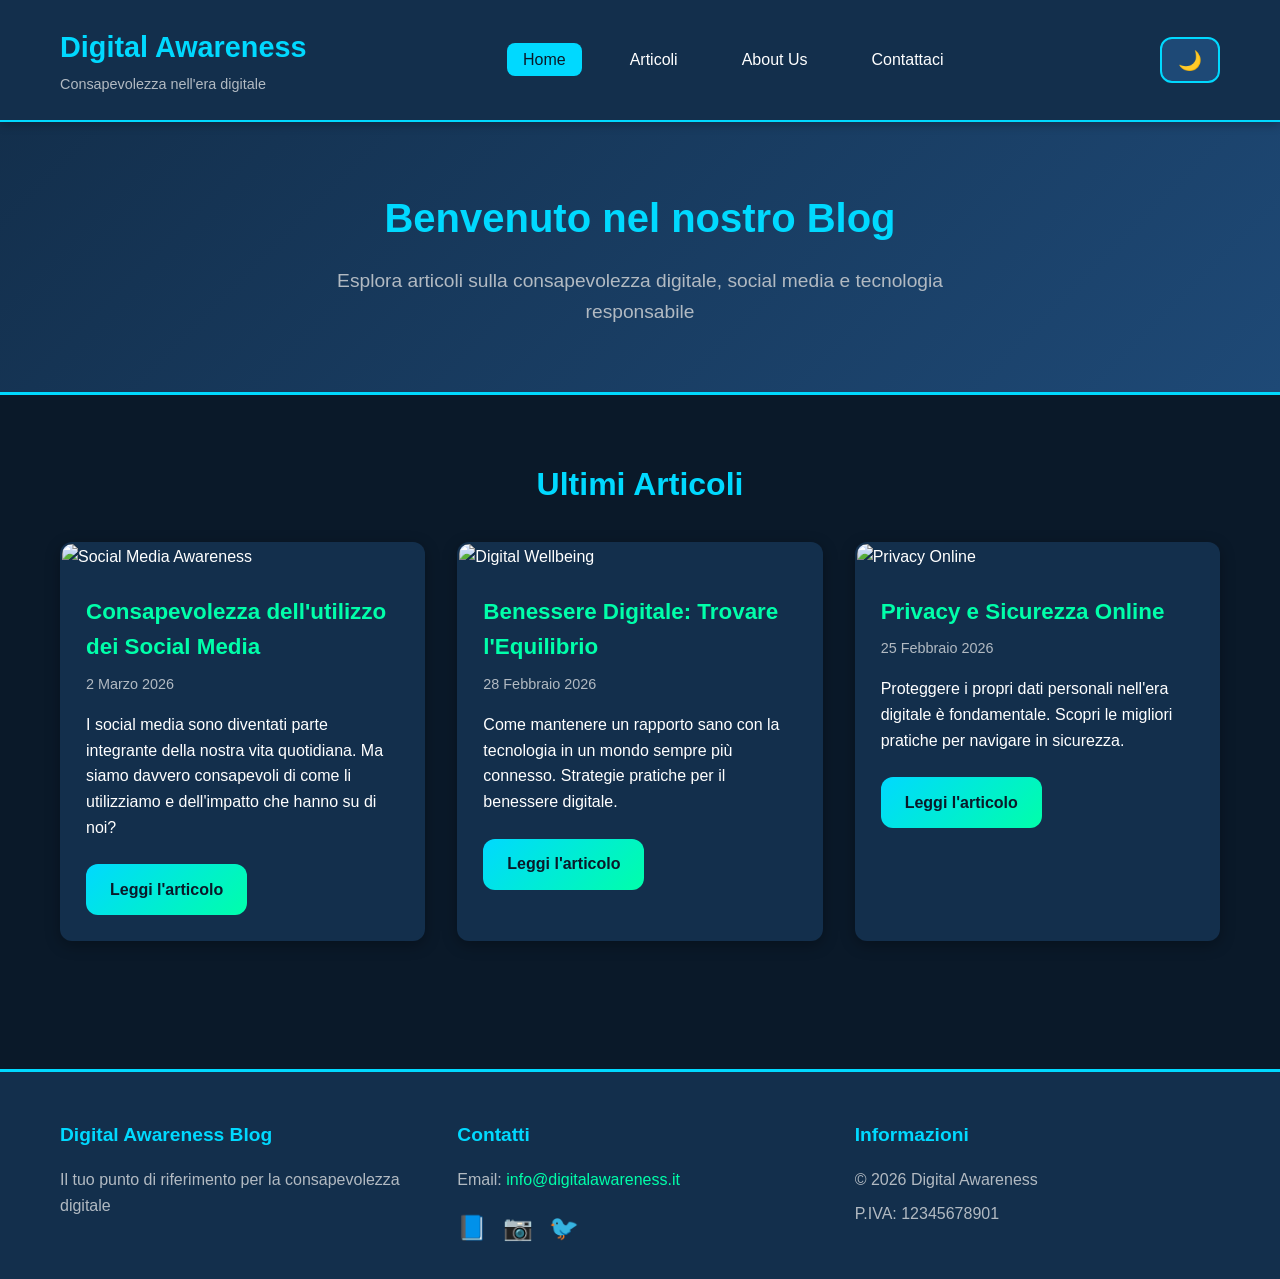
==== index.html @ 782b669a "Create modern blog with dark/light mode toggle" ====
<!DOCTYPE html>
<html lang="it">
<head>
    <meta charset="UTF-8">
    <meta name="viewport" content="width=device-width, initial-scale=1.0">
    <title>Digital Awareness Blog - Home</title>
    <link rel="stylesheet" href="style.css">
</head>
<body>
    <header>
        <div class="container header-content">
            <div class="logo">
                <h1>Digital Awareness</h1>
                <p class="tagline">Consapevolezza nell'era digitale</p>
            </div>
            <nav>
                <ul>
                    <li><a href="index.html" class="active">Home</a></li>
                    <li><a href="articoli.html">Articoli</a></li>
                    <li><a href="about.html">About Us</a></li>
                    <li><a href="contatti.html">Contattaci</a></li>
                </ul>
            </nav>
            <button id="theme-toggle" class="theme-btn" aria-label="Toggle dark/light mode">
                <span class="icon">🌙</span>
            </button>
        </div>
    </header>

    <main>
        <section class="hero">
            <div class="container">
                <h2 class="hero-title">Benvenuto nel nostro Blog</h2>
                <p class="hero-subtitle">Esplora articoli sulla consapevolezza digitale, social media e tecnologia responsabile</p>
            </div>
        </section>

        <section class="latest-articles">
            <div class="container">
                <h2 class="section-title">Ultimi Articoli</h2>
                
                <div class="articles-grid">
                    <article class="article-card">
                        <div class="article-image">
                            <img src="https://images.unsplash.com/photo-1611162617474-5b21e879e113?w=800" alt="Social Media Awareness">
                        </div>
                        <div class="article-content">
                            <h3>Consapevolezza dell'utilizzo dei Social Media</h3>
                            <p class="article-date">2 Marzo 2026</p>
                            <p class="article-excerpt">I social media sono diventati parte integrante della nostra vita quotidiana. Ma siamo davvero consapevoli di come li utilizziamo e dell'impatto che hanno su di noi?</p>
                            <a href="articolo-social-media.html" class="btn-primary">Leggi l'articolo</a>
                        </div>
                    </article>

                    <article class="article-card">
                        <div class="article-image">
                            <img src="https://images.unsplash.com/photo-1550751827-4bd374c3f58b?w=800" alt="Digital Wellbeing">
                        </div>
                        <div class="article-content">
                            <h3>Benessere Digitale: Trovare l'Equilibrio</h3>
                            <p class="article-date">28 Febbraio 2026</p>
                            <p class="article-excerpt">Come mantenere un rapporto sano con la tecnologia in un mondo sempre più connesso. Strategie pratiche per il benessere digitale.</p>
                            <a href="articoli.html" class="btn-primary">Leggi l'articolo</a>
                        </div>
                    </article>

                    <article class="article-card">
                        <div class="article-image">
                            <img src="https://images.unsplash.com/photo-1563986768494-4dee2763ff3f?w=800" alt="Privacy Online">
                        </div>
                        <div class="article-content">
                            <h3>Privacy e Sicurezza Online</h3>
                            <p class="article-date">25 Febbraio 2026</p>
                            <p class="article-excerpt">Proteggere i propri dati personali nell'era digitale è fondamentale. Scopri le migliori pratiche per navigare in sicurezza.</p>
                            <a href="articoli.html" class="btn-primary">Leggi l'articolo</a>
                        </div>
                    </article>
                </div>
            </div>
        </section>
    </main>

    <footer>
        <div class="container footer-content">
            <div class="footer-section">
                <h4>Digital Awareness Blog</h4>
                <p>Il tuo punto di riferimento per la consapevolezza digitale</p>
            </div>
            <div class="footer-section">
                <h4>Contatti</h4>
                <p>Email: <a href="mailto:info@digitalawareness.it">info@digitalawareness.it</a></p>
                <div class="social-links">
                    <a href="#" aria-label="Facebook">📘</a>
                    <a href="#" aria-label="Instagram">📷</a>
                    <a href="#" aria-label="Twitter">🐦</a>
                </div>
            </div>
            <div class="footer-section">
                <h4>Informazioni</h4>
                <p>© 2026 Digital Awareness</p>
                <p>P.IVA: 12345678901</p>
            </div>
        </div>
    </footer>

    <script src="theme-toggle.js"></script>
</body>
</html>
---- style.css ----
:root {
    --bg-primary: #0a1929;
    --bg-secondary: #132f4c;
    --bg-tertiary: #1e4976;
    --text-primary: #ffffff;
    --text-secondary: #b2bac2;
    --accent-primary: #00d9ff;
    --accent-secondary: #00ffaa;
    --accent-glow: rgba(0, 217, 255, 0.4);
    --shadow: rgba(0, 0, 0, 0.3);
    --border-radius: 12px;
    --transition: all 0.3s ease;
}

body.light-mode {
    --bg-primary: #f5f7fa;
    --bg-secondary: #ffffff;
    --bg-tertiary: #e3e8ef;
    --text-primary: #1a2332;
    --text-secondary: #4a5568;
    --accent-primary: #0091b3;
    --accent-secondary: #00b386;
    --accent-glow: rgba(0, 145, 179, 0.3);
    --shadow: rgba(0, 0, 0, 0.1);
}

* {
    margin: 0;
    padding: 0;
    box-sizing: border-box;
}

body {
    font-family: 'Segoe UI', Roboto, 'Helvetica Neue', Arial, sans-serif;
    background-color: var(--bg-primary);
    color: var(--text-primary);
    line-height: 1.6;
    transition: var(--transition);
}

.container {
    max-width: 1200px;
    margin: 0 auto;
    padding: 0 20px;
}

header {
    background-color: var(--bg-secondary);
    box-shadow: 0 2px 10px var(--shadow);
    position: sticky;
    top: 0;
    z-index: 1000;
    border-bottom: 2px solid var(--accent-primary);
}

.header-content {
    display: flex;
    justify-content: space-between;
    align-items: center;
    padding: 1.5rem 20px;
    gap: 2rem;
}

.logo h1 {
    color: var(--accent-primary);
    font-size: 1.8rem;
    font-weight: 700;
    margin-bottom: 0.2rem;
}

.tagline {
    color: var(--text-secondary);
    font-size: 0.9rem;
}

nav ul {
    display: flex;
    list-style: none;
    gap: 2rem;
}

nav a {
    color: var(--text-primary);
    text-decoration: none;
    font-weight: 500;
    padding: 0.5rem 1rem;
    border-radius: 8px;
    transition: var(--transition);
}

nav a:hover {
    background-color: var(--bg-tertiary);
    color: var(--accent-secondary);
}

nav a.active {
    background-color: var(--accent-primary);
    color: var(--bg-primary);
}

.theme-btn {
    background-color: var(--bg-tertiary);
    border: 2px solid var(--accent-primary);
    color: var(--text-primary);
    padding: 0.6rem 1rem;
    border-radius: var(--border-radius);
    cursor: pointer;
    font-size: 1.2rem;
    transition: var(--transition);
}

.theme-btn:hover {
    background-color: var(--accent-primary);
    transform: scale(1.05);
    box-shadow: 0 0 20px var(--accent-glow);
}

.theme-btn:active {
    transform: scale(1.1);
    box-shadow: 0 0 30px var(--accent-glow);
}

.hero {
    background: linear-gradient(135deg, var(--bg-secondary) 0%, var(--bg-tertiary) 100%);
    padding: 4rem 0;
    text-align: center;
    border-bottom: 3px solid var(--accent-primary);
}

.hero-title {
    font-size: 2.5rem;
    color: var(--accent-primary);
    margin-bottom: 1rem;
}

.hero-subtitle {
    font-size: 1.2rem;
    color: var(--text-secondary);
    max-width: 700px;
    margin: 0 auto;
}

.section-title {
    font-size: 2rem;
    color: var(--accent-primary);
    margin-bottom: 2rem;
    text-align: center;
}

.latest-articles {
    padding: 4rem 0;
}

.articles-grid {
    display: grid;
    grid-template-columns: repeat(auto-fit, minmax(320px, 1fr));
    gap: 2rem;
}

.article-card {
    background-color: var(--bg-secondary);
    border-radius: var(--border-radius);
    overflow: hidden;
    box-shadow: 0 4px 15px var(--shadow);
    transition: var(--transition);
    border: 2px solid transparent;
}

.article-card:hover {
    transform: translateY(-5px);
    box-shadow: 0 8px 25px var(--accent-glow);
    border-color: var(--accent-primary);
}

.article-image img {
    width: 100%;
    height: 200px;
    object-fit: cover;
}

.article-content {
    padding: 1.5rem;
}

.article-content h3 {
    color: var(--accent-secondary);
    font-size: 1.4rem;
    margin-bottom: 0.5rem;
}

.article-date {
    color: var(--text-secondary);
    font-size: 0.9rem;
    margin-bottom: 1rem;
}

.article-excerpt {
    color: var(--text-primary);
    margin-bottom: 1.5rem;
}

.btn-primary {
    display: inline-block;
    background: linear-gradient(135deg, var(--accent-primary), var(--accent-secondary));
    color: var(--bg-primary);
    padding: 0.8rem 1.5rem;
    border-radius: var(--border-radius);
    text-decoration: none;
    font-weight: 600;
    transition: var(--transition);
    border: none;
    cursor: pointer;
    font-size: 1rem;
}

.btn-primary:hover {
    transform: scale(1.05);
    box-shadow: 0 0 25px var(--accent-glow);
}

.btn-primary:active {
    transform: scale(1.1);
    box-shadow: 0 0 35px var(--accent-glow);
}

.page-header {
    background: linear-gradient(135deg, var(--bg-secondary) 0%, var(--bg-tertiary) 100%);
    padding: 3rem 0;
    text-align: center;
    border-bottom: 3px solid var(--accent-primary);
}

.page-header h2 {
    color: var(--accent-primary);
    font-size: 2.5rem;
    margin-bottom: 0.5rem;
}

.page-header p {
    color: var(--text-secondary);
    font-size: 1.1rem;
}

.articles-list {
    padding: 4rem 0;
}

.article-item {
    display: grid;
    grid-template-columns: 300px 1fr;
    gap: 2rem;
    background-color: var(--bg-secondary);
    border-radius: var(--border-radius);
    overflow: hidden;
    margin-bottom: 2rem;
    box-shadow: 0 4px 15px var(--shadow);
    transition: var(--transition);
    border: 2px solid transparent;
}

.article-item:hover {
    transform: translateX(5px);
    border-color: var(--accent-primary);
    box-shadow: 0 6px 20px var(--accent-glow);
}

.article-item-image img {
    width: 100%;
    height: 100%;
    object-fit: cover;
}

.article-item-content {
    padding: 2rem;
}

.article-item-content h3 {
    color: var(--accent-secondary);
    font-size: 1.6rem;
    margin-bottom: 0.5rem;
}

.full-article {
    padding: 3rem 0;
}

.article-header {
    text-align: center;
    margin-bottom: 2rem;
}

.article-header h1 {
    color: var(--accent-primary);
    font-size: 2.5rem;
    margin-bottom: 1rem;
}

.article-meta {
    color: var(--text-secondary);
    font-size: 1rem;
}

.article-featured-image {
    margin-bottom: 3rem;
    border-radius: var(--border-radius);
    overflow: hidden;
}

.article-featured-image img {
    width: 100%;
    height: 400px;
    object-fit: cover;
}

.article-body {
    max-width: 800px;
    margin: 0 auto;
}

.article-body h2 {
    color: var(--accent-secondary);
    font-size: 1.8rem;
    margin-top: 2rem;
    margin-bottom: 1rem;
}

.article-body h3 {
    color: var(--accent-primary);
    font-size: 1.4rem;
    margin-top: 1.5rem;
    margin-bottom: 0.8rem;
}

.article-body p {
    margin-bottom: 1.2rem;
    font-size: 1.1rem;
    line-height: 1.8;
}

.highlight-box, .tips-section, .conclusion-box {
    background-color: var(--bg-secondary);
    border-left: 4px solid var(--accent-primary);
    border-radius: var(--border-radius);
    padding: 1.5rem;
    margin: 2rem 0;
}

.highlight-box ul, .tips-section ul {
    list-style: none;
    padding-left: 0;
}

.highlight-box li, .tips-section li {
    padding: 0.5rem 0;
    padding-left: 1.5rem;
    position: relative;
}

.highlight-box li:before {
    content: "▸";
    color: var(--accent-secondary);
    position: absolute;
    left: 0;
}

.article-image-inline {
    margin: 2rem 0;
    border-radius: var(--border-radius);
    overflow: hidden;
}

.article-image-inline img {
    width: 100%;
    height: auto;
}

.comments-section {
    max-width: 800px;
    margin: 3rem auto;
    padding-top: 2rem;
    border-top: 2px solid var(--accent-primary);
}

.comments-section h3 {
    color: var(--accent-primary);
    font-size: 1.8rem;
    margin-bottom: 1.5rem;
}

.comment {
    background-color: var(--bg-secondary);
    border-radius: var(--border-radius);
    padding: 1.5rem;
    margin-bottom: 1rem;
    border-left: 3px solid var(--accent-secondary);
}

.comment-author {
    color: var(--accent-secondary);
    font-weight: 600;
    margin-bottom: 0.3rem;
}

.comment-date {
    color: var(--text-secondary);
    font-size: 0.9rem;
    margin-bottom: 0.8rem;
}

.about-content, .contact-content {
    padding: 4rem 0;
}

.about-section {
    max-width: 900px;
    margin: 0 auto 3rem;
}

.about-section h3 {
    color: var(--accent-primary);
    font-size: 1.8rem;
    margin-bottom: 1rem;
}

.about-section p {
    font-size: 1.1rem;
    line-height: 1.8;
    margin-bottom: 1rem;
}

.mission-list {
    list-style: none;
    padding-left: 0;
}

.mission-list li {
    padding: 0.8rem 0;
    padding-left: 2rem;
    position: relative;
    font-size: 1.1rem;
}

.mission-list li:before {
    content: "✓";
    color: var(--accent-secondary);
    font-weight: bold;
    position: absolute;
    left: 0;
    font-size: 1.3rem;
}

.cta-section {
    background-color: var(--bg-secondary);
    border-radius: var(--border-radius);
    padding: 2rem;
    text-align: center;
    border: 2px solid var(--accent-primary);
}

.contact-intro {
    text-align: center;
    max-width: 800px;
    margin: 0 auto 3rem;
    font-size: 1.1rem;
}

.contact-grid {
    display: grid;
    grid-template-columns: 1fr 1fr;
    gap: 3rem;
    margin-bottom: 3rem;
}

.contact-info h3, .contact-form-section h3 {
    color: var(--accent-primary);
    font-size: 1.8rem;
    margin-bottom: 1.5rem;
}

.contact-method {
    margin-bottom: 2rem;
}

.contact-method h4 {
    color: var(--accent-secondary);
    font-size: 1.3rem;
    margin-bottom: 0.5rem;
}

.contact-desc {
    color: var(--text-secondary);
    font-size: 0.95rem;
    margin-top: 0.5rem;
}

.social-links-large {
    display: flex;
    flex-direction: column;
    gap: 0.8rem;
}

.social-link {
    color: var(--text-primary);
    text-decoration: none;
    font-size: 1.1rem;
    transition: var(--transition);
}

.social-link:hover {
    color: var(--accent-primary);
}

.contact-form {
    display: flex;
    flex-direction: column;
    gap: 1.5rem;
}

.form-group {
    display: flex;
    flex-direction: column;
}

.form-group label {
    color: var(--accent-secondary);
    font-weight: 600;
    margin-bottom: 0.5rem;
}

.form-group input,
.form-group textarea {
    background-color: var(--bg-tertiary);
    border: 2px solid var(--bg-tertiary);
    border-radius: 8px;
    padding: 0.8rem;
    color: var(--text-primary);
    font-size: 1rem;
    font-family: inherit;
    transition: var(--transition);
}

.form-group input:focus,
.form-group textarea:focus {
    outline: none;
    border-color: var(--accent-primary);
    box-shadow: 0 0 10px var(--accent-glow);
}

.form-note {
    color: var(--text-secondary);
    font-size: 0.9rem;
    font-style: italic;
    margin-top: 1rem;
}

.contact-additional {
    max-width: 800px;
    margin: 0 auto;
    text-align: center;
}

.contact-additional h3 {
    color: var(--accent-primary);
    font-size: 1.8rem;
    margin-bottom: 1rem;
}

.contact-additional p {
    font-size: 1.1rem;
    line-height: 1.8;
}

footer {
    background-color: var(--bg-secondary);
    border-top: 3px solid var(--accent-primary);
    padding: 3rem 0 2rem;
    margin-top: 4rem;
}

.footer-content {
    display: grid;
    grid-template-columns: repeat(auto-fit, minmax(250px, 1fr));
    gap: 2rem;
}

.footer-section h4 {
    color: var(--accent-primary);
    font-size: 1.2rem;
    margin-bottom: 1rem;
}

.footer-section p {
    color: var(--text-secondary);
    margin-bottom: 0.5rem;
}

.footer-section a {
    color: var(--accent-secondary);
    text-decoration: none;
    transition: var(--transition);
}

.footer-section a:hover {
    color: var(--accent-primary);
}

.social-links {
    display: flex;
    gap: 1rem;
    margin-top: 1rem;
}

.social-links a {
    font-size: 1.5rem;
    transition: var(--transition);
}

.social-links a:hover {
    transform: scale(1.2);
}

@media (max-width: 768px) {
    .header-content {
        flex-direction: column;
        gap: 1rem;
    }

    nav ul {
        flex-wrap: wrap;
        justify-content: center;
        gap: 1rem;
    }

    .articles-grid {
        grid-template-columns: 1fr;
    }

    .article-item {
        grid-template-columns: 1fr;
    }

    .contact-grid {
        grid-template-columns: 1fr;
    }

    .hero-title {
        font-size: 2rem;
    }

    .article-header h1 {
        font-size: 2rem;
    }
}
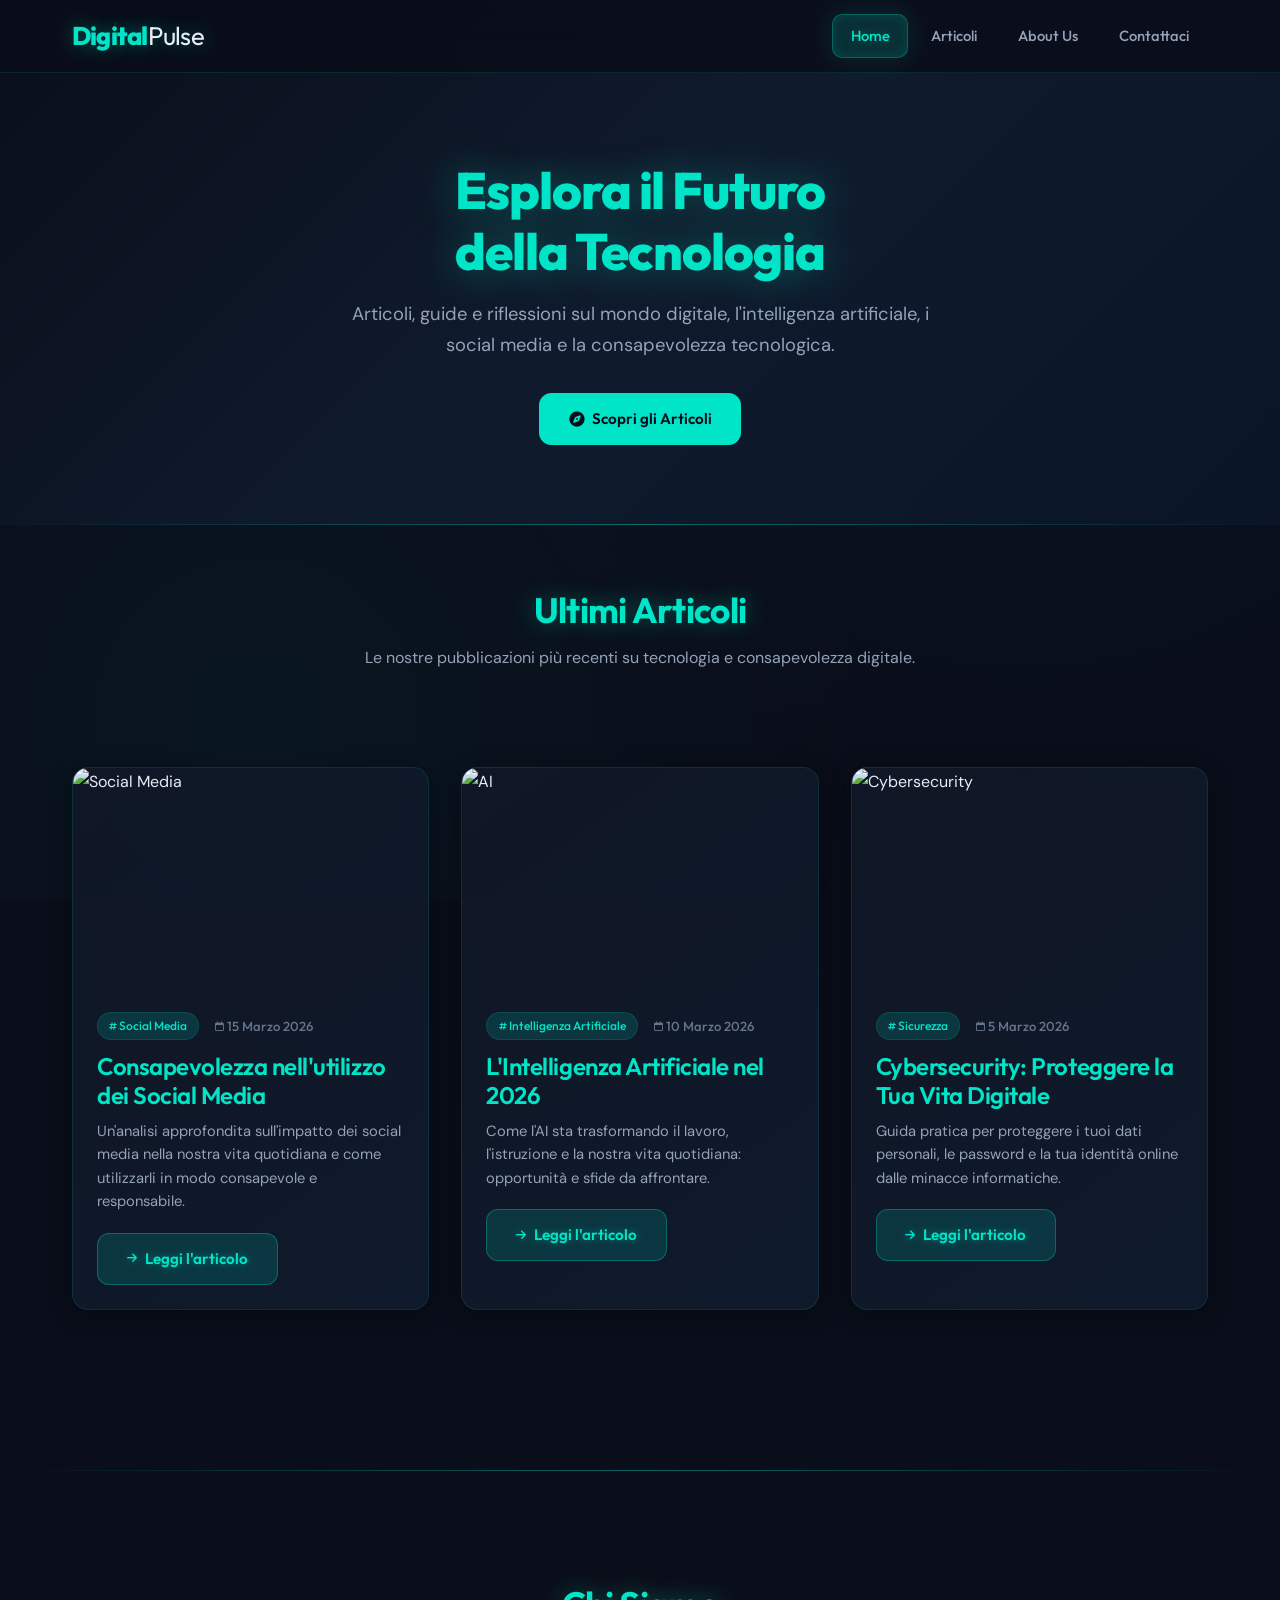
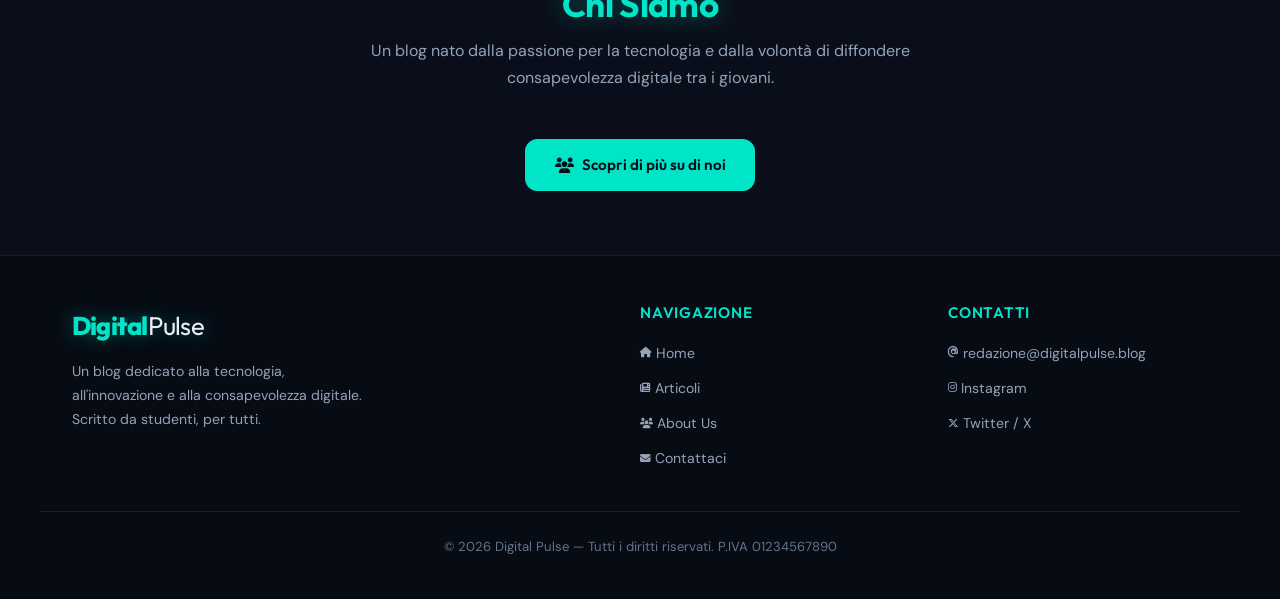
==== commit a4af2054: "Aggiunta file" ====
--- a/index.html
+++ b/index.html
@@ -1,108 +1,135 @@
 <!DOCTYPE html>
 <html lang="it">
 <head>
-    <meta charset="UTF-8">
-    <meta name="viewport" content="width=device-width, initial-scale=1.0">
-    <title>Digital Awareness Blog - Home</title>
-    <link rel="stylesheet" href="style.css">
+  <meta charset="UTF-8">
+  <meta name="viewport" content="width=device-width, initial-scale=1.0">
+  <title>Digital Pulse — Blog di Tecnologia e Consapevolezza Digitale</title>
+  <link rel="stylesheet" href="style.css">
+  <link rel="stylesheet" href="https://cdnjs.cloudflare.com/ajax/libs/font-awesome/6.5.1/css/all.min.css">
 </head>
 <body>
-    <header>
-        <div class="container header-content">
-            <div class="logo">
-                <h1>Digital Awareness</h1>
-                <p class="tagline">Consapevolezza nell'era digitale</p>
+
+  <header class="site-header">
+    <div class="header-inner">
+      <a href="index.html" class="site-logo">Digital<span>Pulse</span></a>
+      <!-- Checkbox hack per hamburger menu puro CSS -->
+      <input type="checkbox" id="hamburger-toggle" class="hamburger-checkbox">
+      <div class="nav-controls">
+        <nav class="main-nav">
+          <a href="index.html" class="nav-link active">Home</a>
+          <a href="articoli.html" class="nav-link">Articoli</a>
+          <a href="about.html" class="nav-link">About Us</a>
+          <a href="contatti.html" class="nav-link">Contattaci</a>
+        </nav>
+        <label for="hamburger-toggle" class="hamburger-label">
+          <span></span><span></span><span></span>
+        </label>
+      </div>
+    </div>
+  </header>
+
+  <main>
+    <section class="hero">
+      <div class="container">
+        <h1 class="fade-in">Esplora il Futuro<br>della Tecnologia</h1>
+        <p class="fade-in fade-in-delay-1">Articoli, guide e riflessioni sul mondo digitale, l'intelligenza artificiale, i social media e la consapevolezza tecnologica.</p>
+        <a href="articoli.html" class="btn btn-solid fade-in fade-in-delay-2"><i class="fa-solid fa-compass"></i> Scopri gli Articoli</a>
+      </div>
+    </section>
+
+    <section class="page-section">
+      <div class="container">
+        <div class="section-header">
+          <h2>Ultimi Articoli</h2>
+          <p>Le nostre pubblicazioni più recenti su tecnologia e consapevolezza digitale.</p>
+        </div>
+
+        <div class="articles-grid">
+          <article class="card">
+            <img src="https://images.unsplash.com/photo-1611162617213-7d7a39e9b1d7?w=600&h=400&fit=crop" alt="Social Media" class="card-image">
+            <div class="card-body">
+              <div class="card-meta">
+                <span class="card-tag"><i class="fa-solid fa-hashtag fa-xs"></i> Social Media</span>
+                <span><i class="fa-regular fa-calendar fa-xs"></i> 15 Marzo 2026</span>
+              </div>
+              <h3>Consapevolezza nell'utilizzo dei Social Media</h3>
+              <p>Un'analisi approfondita sull'impatto dei social media nella nostra vita quotidiana e come utilizzarli in modo consapevole e responsabile.</p>
+              <a href="articolo-social.html" class="btn"><i class="fa-solid fa-arrow-right fa-xs"></i> Leggi l'articolo</a>
             </div>
-            <nav>
-                <ul>
-                    <li><a href="index.html" class="active">Home</a></li>
-                    <li><a href="articoli.html">Articoli</a></li>
-                    <li><a href="about.html">About Us</a></li>
-                    <li><a href="contatti.html">Contattaci</a></li>
-                </ul>
-            </nav>
-            <button id="theme-toggle" class="theme-btn" aria-label="Toggle dark/light mode">
-                <span class="icon">🌙</span>
-            </button>
+          </article>
+
+          <article class="card">
+            <img src="https://images.unsplash.com/photo-1677442136019-21780ecad995?w=600&h=400&fit=crop" alt="AI" class="card-image">
+            <div class="card-body">
+              <div class="card-meta">
+                <span class="card-tag"><i class="fa-solid fa-hashtag fa-xs"></i> Intelligenza Artificiale</span>
+                <span><i class="fa-regular fa-calendar fa-xs"></i> 10 Marzo 2026</span>
+              </div>
+              <h3>L'Intelligenza Artificiale nel 2026</h3>
+              <p>Come l'AI sta trasformando il lavoro, l'istruzione e la nostra vita quotidiana: opportunità e sfide da affrontare.</p>
+              <a href="articolo-ai.html" class="btn"><i class="fa-solid fa-arrow-right fa-xs"></i> Leggi l'articolo</a>
+            </div>
+          </article>
+
+          <article class="card">
+            <img src="https://images.unsplash.com/photo-1550751827-4bd374c3f58b?w=600&h=400&fit=crop" alt="Cybersecurity" class="card-image">
+            <div class="card-body">
+              <div class="card-meta">
+                <span class="card-tag"><i class="fa-solid fa-hashtag fa-xs"></i> Sicurezza</span>
+                <span><i class="fa-regular fa-calendar fa-xs"></i> 5 Marzo 2026</span>
+              </div>
+              <h3>Cybersecurity: Proteggere la Tua Vita Digitale</h3>
+              <p>Guida pratica per proteggere i tuoi dati personali, le password e la tua identità online dalle minacce informatiche.</p>
+              <a href="articolo-cyber.html" class="btn"><i class="fa-solid fa-arrow-right fa-xs"></i> Leggi l'articolo</a>
+            </div>
+          </article>
         </div>
-    </header>
+      </div>
+    </section>
 
-    <main>
-        <section class="hero">
-            <div class="container">
-                <h2 class="hero-title">Benvenuto nel nostro Blog</h2>
-                <p class="hero-subtitle">Esplora articoli sulla consapevolezza digitale, social media e tecnologia responsabile</p>
-            </div>
-        </section>
+    <hr class="glow-divider">
 
-        <section class="latest-articles">
-            <div class="container">
-                <h2 class="section-title">Ultimi Articoli</h2>
-                
-                <div class="articles-grid">
-                    <article class="article-card">
-                        <div class="article-image">
-                            <img src="https://images.unsplash.com/photo-1611162617474-5b21e879e113?w=800" alt="Social Media Awareness">
-                        </div>
-                        <div class="article-content">
-                            <h3>Consapevolezza dell'utilizzo dei Social Media</h3>
-                            <p class="article-date">2 Marzo 2026</p>
-                            <p class="article-excerpt">I social media sono diventati parte integrante della nostra vita quotidiana. Ma siamo davvero consapevoli di come li utilizziamo e dell'impatto che hanno su di noi?</p>
-                            <a href="articolo-social-media.html" class="btn-primary">Leggi l'articolo</a>
-                        </div>
-                    </article>
+    <section class="page-section">
+      <div class="container">
+        <div class="section-header">
+          <h2>Chi Siamo</h2>
+          <p>Un blog nato dalla passione per la tecnologia e dalla volontà di diffondere consapevolezza digitale tra i giovani.</p>
+        </div>
+        <div style="text-align:center;">
+          <a href="about.html" class="btn btn-solid"><i class="fa-solid fa-users"></i> Scopri di più su di noi</a>
+        </div>
+      </div>
+    </section>
+  </main>
 
-                    <article class="article-card">
-                        <div class="article-image">
-                            <img src="https://images.unsplash.com/photo-1550751827-4bd374c3f58b?w=800" alt="Digital Wellbeing">
-                        </div>
-                        <div class="article-content">
-                            <h3>Benessere Digitale: Trovare l'Equilibrio</h3>
-                            <p class="article-date">28 Febbraio 2026</p>
-                            <p class="article-excerpt">Come mantenere un rapporto sano con la tecnologia in un mondo sempre più connesso. Strategie pratiche per il benessere digitale.</p>
-                            <a href="articoli.html" class="btn-primary">Leggi l'articolo</a>
-                        </div>
-                    </article>
+  <footer class="site-footer">
+    <div class="footer-grid">
+      <div class="footer-brand">
+        <a href="index.html" class="site-logo">Digital<span>Pulse</span></a>
+        <p>Un blog dedicato alla tecnologia, all'innovazione e alla consapevolezza digitale. Scritto da studenti, per tutti.</p>
+      </div>
+      <div class="footer-col">
+        <h4>Navigazione</h4>
+        <ul>
+          <li><a href="index.html"><i class="fa-solid fa-house fa-xs"></i> Home</a></li>
+          <li><a href="articoli.html"><i class="fa-solid fa-newspaper fa-xs"></i> Articoli</a></li>
+          <li><a href="about.html"><i class="fa-solid fa-users fa-xs"></i> About Us</a></li>
+          <li><a href="contatti.html"><i class="fa-solid fa-envelope fa-xs"></i> Contattaci</a></li>
+        </ul>
+      </div>
+      <div class="footer-col">
+        <h4>Contatti</h4>
+        <ul>
+          <li><a href="mailto:redazione@digitalpulse.blog"><i class="fa-solid fa-at fa-xs"></i> redazione@digitalpulse.blog</a></li>
+          <li><a href="#"><i class="fa-brands fa-instagram fa-xs"></i> Instagram</a></li>
+          <li><a href="#"><i class="fa-brands fa-x-twitter fa-xs"></i> Twitter / X</a></li>
+        </ul>
+      </div>
+    </div>
+    <div class="footer-bottom">
+      <p>&copy; 2026 Digital Pulse — Tutti i diritti riservati. P.IVA 01234567890</p>
+    </div>
+  </footer>
 
-                    <article class="article-card">
-                        <div class="article-image">
-                            <img src="https://images.unsplash.com/photo-1563986768494-4dee2763ff3f?w=800" alt="Privacy Online">
-                        </div>
-                        <div class="article-content">
-                            <h3>Privacy e Sicurezza Online</h3>
-                            <p class="article-date">25 Febbraio 2026</p>
-                            <p class="article-excerpt">Proteggere i propri dati personali nell'era digitale è fondamentale. Scopri le migliori pratiche per navigare in sicurezza.</p>
-                            <a href="articoli.html" class="btn-primary">Leggi l'articolo</a>
-                        </div>
-                    </article>
-                </div>
-            </div>
-        </section>
-    </main>
-
-    <footer>
-        <div class="container footer-content">
-            <div class="footer-section">
-                <h4>Digital Awareness Blog</h4>
-                <p>Il tuo punto di riferimento per la consapevolezza digitale</p>
-            </div>
-            <div class="footer-section">
-                <h4>Contatti</h4>
-                <p>Email: <a href="mailto:info@digitalawareness.it">info@digitalawareness.it</a></p>
-                <div class="social-links">
-                    <a href="#" aria-label="Facebook">📘</a>
-                    <a href="#" aria-label="Instagram">📷</a>
-                    <a href="#" aria-label="Twitter">🐦</a>
-                </div>
-            </div>
-            <div class="footer-section">
-                <h4>Informazioni</h4>
-                <p>© 2026 Digital Awareness</p>
-                <p>P.IVA: 12345678901</p>
-            </div>
-        </div>
-    </footer>
-
-    <script src="theme-toggle.js"></script>
 </body>
-</html>+</html>
--- a/style.css
+++ b/style.css
@@ -1,653 +1,886 @@
+/* ═══════════════════════════════════════════════════════
+   BLOG FUTURISTICO — CSS UNICO (VERSIONE SENZA JS)
+   Font: Outfit (display) + DM Sans (body)
+   Palette: Deep navy → Teal/Cyan glow — Solo Dark Mode
+   ═══════════════════════════════════════════════════════ */
+
+@import url('https://fonts.googleapis.com/css2?family=Outfit:wght@300;400;500;600;700;800;900&family=DM+Sans:ital,wght@0,300;0,400;0,500;0,700;1,400&display=swap');
+
+/* ── Colori (Dark Mode fisso) ── */
 :root {
-    --bg-primary: #0a1929;
-    --bg-secondary: #132f4c;
-    --bg-tertiary: #1e4976;
-    --text-primary: #ffffff;
-    --text-secondary: #b2bac2;
-    --accent-primary: #00d9ff;
-    --accent-secondary: #00ffaa;
-    --accent-glow: rgba(0, 217, 255, 0.4);
-    --shadow: rgba(0, 0, 0, 0.3);
-    --border-radius: 12px;
-    --transition: all 0.3s ease;
-}
-
-body.light-mode {
-    --bg-primary: #f5f7fa;
-    --bg-secondary: #ffffff;
-    --bg-tertiary: #e3e8ef;
-    --text-primary: #1a2332;
-    --text-secondary: #4a5568;
-    --accent-primary: #0091b3;
-    --accent-secondary: #00b386;
-    --accent-glow: rgba(0, 145, 179, 0.3);
-    --shadow: rgba(0, 0, 0, 0.1);
-}
-
-* {
-    margin: 0;
-    padding: 0;
-    box-sizing: border-box;
+  --bg-primary: #0a0e1a;
+  --bg-secondary: #111827;
+  --bg-card: rgba(17, 24, 39, 0.85);
+  --bg-card-hover: rgba(20, 30, 55, 0.95);
+  --bg-header: rgba(10, 14, 26, 0.92);
+  --bg-footer: #070b14;
+  --bg-input: rgba(17, 24, 39, 0.7);
+  --text-primary: #e8ecf4;
+  --text-secondary: #94a3b8;
+  --text-muted: #64748b;
+  --accent: #00e5c8;
+  --accent-dim: rgba(0, 229, 200, 0.15);
+  --accent-glow: rgba(0, 229, 200, 0.4);
+  --accent-glow-strong: rgba(0, 229, 200, 0.7);
+  --accent-secondary: #38bdf8;
+  --border-color: rgba(0, 229, 200, 0.12);
+  --border-glow: rgba(0, 229, 200, 0.3);
+  --shadow-card: 0 4px 24px rgba(0, 0, 0, 0.4);
+  --shadow-glow: 0 0 30px rgba(0, 229, 200, 0.15);
+  --shadow-glow-strong: 0 0 40px rgba(0, 229, 200, 0.35);
+  --gradient-hero: linear-gradient(135deg, #0a0e1a 0%, #0f1b2d 50%, #0a1628 100%);
+  --gradient-card: linear-gradient(145deg, rgba(17,24,39,0.9), rgba(15,27,45,0.9));
+  --overlay-pattern: radial-gradient(circle at 20% 80%, rgba(0,229,200,0.04) 0%, transparent 50%),
+                     radial-gradient(circle at 80% 20%, rgba(56,189,248,0.04) 0%, transparent 50%);
+}
+
+/* ── Reset & Base ── */
+*, *::before, *::after {
+  margin: 0;
+  padding: 0;
+  box-sizing: border-box;
+}
+
+html {
+  scroll-behavior: smooth;
+  font-size: 16px;
 }
 
 body {
-    font-family: 'Segoe UI', Roboto, 'Helvetica Neue', Arial, sans-serif;
-    background-color: var(--bg-primary);
-    color: var(--text-primary);
-    line-height: 1.6;
-    transition: var(--transition);
-}
-
+  font-family: 'DM Sans', sans-serif;
+  background: var(--bg-primary);
+  color: var(--text-primary);
+  line-height: 1.7;
+  min-height: 100vh;
+  display: flex;
+  flex-direction: column;
+  overflow-x: hidden;
+}
+
+body::before {
+  content: '';
+  position: fixed;
+  inset: 0;
+  background: var(--overlay-pattern);
+  pointer-events: none;
+  z-index: 0;
+}
+
+/* ── Typography ── */
+h1, h2, h3, h4 {
+  font-family: 'Outfit', sans-serif;
+  color: var(--accent);
+  line-height: 1.2;
+  letter-spacing: -0.02em;
+}
+
+h1 { font-size: clamp(2rem, 5vw, 3.2rem); font-weight: 800; }
+h2 { font-size: clamp(1.5rem, 3.5vw, 2.2rem); font-weight: 700; }
+h3 { font-size: clamp(1.2rem, 2.5vw, 1.5rem); font-weight: 600; }
+
+p { color: var(--text-secondary); margin-bottom: 1rem; }
+
+a {
+  color: var(--accent);
+  text-decoration: none;
+  transition: all 0.3s ease;
+}
+a:hover {
+  text-shadow: 0 0 12px var(--accent-glow);
+}
+
+/* ── Container ── */
 .container {
-    max-width: 1200px;
-    margin: 0 auto;
-    padding: 0 20px;
-}
-
-header {
-    background-color: var(--bg-secondary);
-    box-shadow: 0 2px 10px var(--shadow);
-    position: sticky;
-    top: 0;
-    z-index: 1000;
-    border-bottom: 2px solid var(--accent-primary);
-}
-
-.header-content {
+  width: 100%;
+  max-width: 1200px;
+  margin: 0 auto;
+  padding: 0 2rem;
+}
+
+/* ═══════════════════════════════════════
+   HEADER & NAVIGATION
+   ═══════════════════════════════════════ */
+.site-header {
+  position: fixed;
+  top: 0;
+  left: 0;
+  right: 0;
+  z-index: 1000;
+  background: var(--bg-header);
+  backdrop-filter: blur(20px);
+  -webkit-backdrop-filter: blur(20px);
+  border-bottom: 1px solid var(--border-color);
+}
+
+.header-inner {
+  display: flex;
+  align-items: center;
+  justify-content: space-between;
+  height: 72px;
+  max-width: 1200px;
+  margin: 0 auto;
+  padding: 0 2rem;
+}
+
+.site-logo {
+  font-family: 'Outfit', sans-serif;
+  font-size: 1.6rem;
+  font-weight: 800;
+  color: var(--accent);
+  text-shadow: 0 0 20px var(--accent-glow);
+  letter-spacing: -0.03em;
+  transition: text-shadow 0.3s ease;
+}
+.site-logo:hover {
+  text-shadow: 0 0 30px var(--accent-glow-strong);
+}
+.site-logo span {
+  color: var(--text-primary);
+  font-weight: 400;
+}
+
+.nav-controls {
+  display: flex;
+  align-items: center;
+  gap: 0.5rem;
+}
+
+/* Nav links */
+.main-nav {
+  display: flex;
+  align-items: center;
+  gap: 0.25rem;
+}
+
+.nav-link {
+  position: relative;
+  font-family: 'Outfit', sans-serif;
+  font-size: 0.92rem;
+  font-weight: 500;
+  color: var(--text-secondary);
+  padding: 0.55rem 1.1rem;
+  border-radius: 10px;
+  transition: all 0.3s ease;
+  border: 1px solid transparent;
+  cursor: pointer;
+  white-space: nowrap;
+}
+
+.nav-link:hover {
+  color: var(--accent);
+  background: var(--accent-dim);
+  border-color: var(--border-color);
+  box-shadow: var(--shadow-glow);
+  text-shadow: 0 0 10px var(--accent-glow);
+  transform: scale(1.05);
+}
+
+.nav-link:active {
+  transform: scale(1.08);
+  box-shadow: var(--shadow-glow-strong);
+}
+
+/* Stato attivo della pagina corrente (classe da mettere manualmente nell'HTML) */
+.nav-link.active {
+  color: var(--accent);
+  background: var(--accent-dim);
+  border-color: var(--border-glow);
+  box-shadow: var(--shadow-glow), inset 0 0 15px var(--accent-dim);
+  text-shadow: 0 0 12px var(--accent-glow);
+}
+
+/* ── Hamburger Menu (PURO CSS con checkbox hack) ── */
+.hamburger-checkbox {
+  display: none;
+}
+
+.hamburger-label {
+  display: none;
+  flex-direction: column;
+  gap: 5px;
+  cursor: pointer;
+  padding: 8px;
+  border: 1px solid var(--border-color);
+  border-radius: 10px;
+  background: var(--bg-card);
+  transition: all 0.3s ease;
+}
+.hamburger-label:hover {
+  border-color: var(--border-glow);
+  box-shadow: var(--shadow-glow);
+}
+.hamburger-label span {
+  display: block;
+  width: 22px;
+  height: 2px;
+  background: var(--accent);
+  border-radius: 2px;
+  transition: all 0.3s ease;
+}
+
+/* ═══════════════════════════════════════
+   HERO SECTION
+   ═══════════════════════════════════════ */
+.hero {
+  padding: 160px 0 80px;
+  background: var(--gradient-hero);
+  text-align: center;
+  position: relative;
+}
+
+.hero::after {
+  content: '';
+  position: absolute;
+  bottom: 0;
+  left: 0;
+  right: 0;
+  height: 1px;
+  background: linear-gradient(90deg, transparent, var(--accent-glow), transparent);
+}
+
+.hero h1 {
+  margin-bottom: 1rem;
+  text-shadow: 0 0 40px var(--accent-glow);
+}
+
+.hero p {
+  font-size: 1.15rem;
+  max-width: 600px;
+  margin: 0 auto 2rem;
+  color: var(--text-secondary);
+}
+
+/* ═══════════════════════════════════════
+   BUTTONS
+   ═══════════════════════════════════════ */
+.btn {
+  display: inline-flex;
+  align-items: center;
+  gap: 0.5rem;
+  font-family: 'Outfit', sans-serif;
+  font-weight: 600;
+  font-size: 0.95rem;
+  padding: 0.75rem 1.8rem;
+  border-radius: 12px;
+  border: 1px solid var(--border-glow);
+  background: var(--accent-dim);
+  color: var(--accent);
+  cursor: pointer;
+  transition: all 0.3s cubic-bezier(0.25, 0.46, 0.45, 0.94);
+  text-shadow: 0 0 8px var(--accent-glow);
+}
+
+.btn:hover {
+  transform: scale(1.06);
+  box-shadow: var(--shadow-glow-strong);
+  background: var(--accent);
+  color: #0a0e1a;
+  text-shadow: none;
+  border-color: var(--accent);
+}
+
+.btn:active {
+  transform: scale(1.1);
+  box-shadow: 0 0 50px var(--accent-glow-strong);
+}
+
+.btn-solid {
+  background: var(--accent);
+  color: #0a0e1a;
+  border-color: var(--accent);
+  text-shadow: none;
+}
+.btn-solid:hover {
+  box-shadow: 0 0 40px var(--accent-glow-strong);
+  filter: brightness(1.15);
+}
+
+/* ═══════════════════════════════════════
+   CARDS
+   ═══════════════════════════════════════ */
+.card {
+  background: var(--gradient-card);
+  border: 1px solid var(--border-color);
+  border-radius: 16px;
+  overflow: hidden;
+  transition: all 0.4s cubic-bezier(0.25, 0.46, 0.45, 0.94);
+  box-shadow: var(--shadow-card);
+  backdrop-filter: blur(10px);
+}
+
+.card:hover {
+  transform: translateY(-6px) scale(1.02);
+  border-color: var(--border-glow);
+  box-shadow: var(--shadow-card), var(--shadow-glow-strong);
+}
+
+.card:active {
+  transform: translateY(-4px) scale(1.04);
+  box-shadow: var(--shadow-card), 0 0 50px var(--accent-glow-strong);
+}
+
+.card-image {
+  width: 100%;
+  height: 220px;
+  object-fit: cover;
+  display: block;
+  transition: transform 0.4s ease, filter 0.4s ease;
+}
+
+.card:hover .card-image {
+  transform: scale(1.05);
+  filter: brightness(1.1);
+}
+
+.card-body {
+  padding: 1.5rem;
+}
+
+.card-meta {
+  display: flex;
+  align-items: center;
+  gap: 1rem;
+  margin-bottom: 0.75rem;
+  font-size: 0.82rem;
+  color: var(--text-muted);
+  font-family: 'Outfit', sans-serif;
+  font-weight: 500;
+}
+
+.card-tag {
+  padding: 0.2rem 0.7rem;
+  background: var(--accent-dim);
+  border: 1px solid var(--border-color);
+  border-radius: 20px;
+  color: var(--accent);
+  font-size: 0.75rem;
+}
+
+.card-body h3 {
+  margin-bottom: 0.6rem;
+  transition: text-shadow 0.3s ease;
+}
+
+.card:hover .card-body h3 {
+  text-shadow: 0 0 20px var(--accent-glow);
+}
+
+.card-body p {
+  font-size: 0.92rem;
+  line-height: 1.6;
+  margin-bottom: 1.2rem;
+}
+
+/* ═══════════════════════════════════════
+   GRID LAYOUTS
+   ═══════════════════════════════════════ */
+.articles-grid {
+  display: grid;
+  grid-template-columns: repeat(auto-fill, minmax(340px, 1fr));
+  gap: 2rem;
+  padding: 3rem 0;
+}
+
+/* ═══════════════════════════════════════
+   PAGE CONTENT
+   ═══════════════════════════════════════ */
+main {
+  flex: 1;
+  position: relative;
+  z-index: 1;
+}
+
+.page-section {
+  padding: 4rem 0;
+}
+
+.section-header {
+  text-align: center;
+  margin-bottom: 3rem;
+}
+
+.section-header h2 {
+  margin-bottom: 0.75rem;
+  text-shadow: 0 0 25px var(--accent-glow);
+}
+
+.section-header p {
+  max-width: 550px;
+  margin: 0 auto;
+}
+
+/* Divider line glow */
+.glow-divider {
+  height: 1px;
+  background: linear-gradient(90deg, transparent, var(--accent-glow), transparent);
+  border: none;
+  margin: 3rem 0;
+}
+
+/* ═══════════════════════════════════════
+   ARTICLE PAGE
+   ═══════════════════════════════════════ */
+.article-full {
+  max-width: 780px;
+  margin: 0 auto;
+  padding: 140px 2rem 4rem;
+}
+
+.article-full h1 {
+  margin-bottom: 1rem;
+}
+
+.article-full .article-meta {
+  display: flex;
+  align-items: center;
+  gap: 1.5rem;
+  margin-bottom: 2rem;
+  padding-bottom: 1.5rem;
+  border-bottom: 1px solid var(--border-color);
+  font-size: 0.9rem;
+  color: var(--text-muted);
+  font-family: 'Outfit', sans-serif;
+}
+
+.article-full .article-content {
+  font-size: 1.05rem;
+  line-height: 1.85;
+}
+
+.article-full .article-content p {
+  margin-bottom: 1.5rem;
+  color: var(--text-secondary);
+}
+
+.article-full .article-content h2 {
+  margin: 2.5rem 0 1rem;
+}
+
+.article-full .article-content h3 {
+  margin: 2rem 0 0.75rem;
+}
+
+.article-full .article-content img {
+  width: 100%;
+  border-radius: 12px;
+  margin: 2rem 0;
+  border: 1px solid var(--border-color);
+}
+
+.article-full .article-content blockquote {
+  border-left: 3px solid var(--accent);
+  padding: 1rem 1.5rem;
+  margin: 2rem 0;
+  background: var(--accent-dim);
+  border-radius: 0 12px 12px 0;
+  font-style: italic;
+  color: var(--text-secondary);
+}
+
+.article-full .article-content ul,
+.article-full .article-content ol {
+  padding-left: 1.5rem;
+  margin-bottom: 1.5rem;
+  color: var(--text-secondary);
+}
+
+.article-full .article-content li {
+  margin-bottom: 0.5rem;
+}
+
+/* ═══════════════════════════════════════
+   COMMENTS SECTION (statica, senza form)
+   ═══════════════════════════════════════ */
+.comments-section {
+  max-width: 780px;
+  margin: 0 auto;
+  padding: 0 2rem 4rem;
+}
+
+.comments-section h2 {
+  margin-bottom: 2rem;
+}
+
+.comment-item {
+  padding: 1.2rem 1.5rem;
+  margin-bottom: 1rem;
+  background: var(--gradient-card);
+  border: 1px solid var(--border-color);
+  border-radius: 14px;
+  transition: all 0.3s ease;
+}
+
+.comment-item:hover {
+  border-color: var(--border-glow);
+  box-shadow: var(--shadow-glow);
+}
+
+.comment-author {
+  font-family: 'Outfit', sans-serif;
+  font-weight: 600;
+  color: var(--accent);
+  font-size: 0.92rem;
+  margin-bottom: 0.25rem;
+}
+
+.comment-date {
+  font-size: 0.78rem;
+  color: var(--text-muted);
+  margin-bottom: 0.5rem;
+}
+
+.comment-text {
+  font-size: 0.92rem;
+  color: var(--text-secondary);
+  line-height: 1.6;
+}
+
+/* ═══════════════════════════════════════
+   ABOUT PAGE
+   ═══════════════════════════════════════ */
+.about-grid {
+  display: grid;
+  grid-template-columns: 1fr 1fr;
+  gap: 3rem;
+  align-items: center;
+  padding: 2rem 0;
+}
+
+.about-text h2 {
+  margin-bottom: 1rem;
+}
+
+.about-image-placeholder {
+  width: 100%;
+  aspect-ratio: 4 / 3;
+  background: var(--gradient-card);
+  border: 1px solid var(--border-color);
+  border-radius: 16px;
+  display: flex;
+  align-items: center;
+  justify-content: center;
+  font-size: 4rem;
+  color: var(--accent);
+  transition: all 0.4s ease;
+}
+
+.about-image-placeholder:hover {
+  box-shadow: var(--shadow-glow-strong);
+  transform: scale(1.03);
+  border-color: var(--border-glow);
+}
+
+.values-grid {
+  display: grid;
+  grid-template-columns: repeat(auto-fit, minmax(240px, 1fr));
+  gap: 1.5rem;
+  padding: 2rem 0;
+}
+
+.value-card {
+  padding: 2rem;
+  background: var(--gradient-card);
+  border: 1px solid var(--border-color);
+  border-radius: 16px;
+  text-align: center;
+  transition: all 0.4s cubic-bezier(0.25, 0.46, 0.45, 0.94);
+}
+
+.value-card:hover {
+  transform: translateY(-6px) scale(1.03);
+  border-color: var(--border-glow);
+  box-shadow: var(--shadow-glow-strong);
+}
+
+.value-card:active {
+  transform: translateY(-4px) scale(1.06);
+}
+
+.value-icon {
+  font-size: 2.5rem;
+  margin-bottom: 1rem;
+  display: block;
+  color: var(--accent);
+}
+
+.value-card h3 {
+  margin-bottom: 0.5rem;
+}
+
+/* ═══════════════════════════════════════
+   CONTACT PAGE
+   ═══════════════════════════════════════ */
+.contact-grid {
+  display: grid;
+  grid-template-columns: 1fr 1fr;
+  gap: 3rem;
+  padding: 2rem 0;
+}
+
+.contact-form {
+  display: flex;
+  flex-direction: column;
+  gap: 1.2rem;
+}
+
+.contact-form label {
+  font-family: 'Outfit', sans-serif;
+  font-weight: 500;
+  font-size: 0.9rem;
+  color: var(--text-secondary);
+  margin-bottom: -0.6rem;
+}
+
+.contact-form input,
+.contact-form textarea {
+  font-family: 'DM Sans', sans-serif;
+  font-size: 0.95rem;
+  padding: 0.9rem 1.2rem;
+  border-radius: 12px;
+  border: 1px solid var(--border-color);
+  background: var(--bg-input);
+  color: var(--text-primary);
+  transition: all 0.3s ease;
+  outline: none;
+}
+
+.contact-form input:focus,
+.contact-form textarea:focus {
+  border-color: var(--accent);
+  box-shadow: 0 0 20px var(--accent-glow);
+}
+
+.contact-form textarea {
+  resize: vertical;
+  min-height: 140px;
+}
+
+.contact-info-box {
+  background: var(--gradient-card);
+  border: 1px solid var(--border-color);
+  border-radius: 16px;
+  padding: 2rem;
+}
+
+.contact-info-item {
+  display: flex;
+  align-items: flex-start;
+  gap: 1rem;
+  padding: 1.2rem 0;
+  border-bottom: 1px solid var(--border-color);
+  transition: all 0.3s ease;
+}
+
+.contact-info-item:last-child {
+  border-bottom: none;
+}
+
+.contact-info-item:hover {
+  padding-left: 0.5rem;
+}
+
+.contact-info-icon {
+  font-size: 1.5rem;
+  flex-shrink: 0;
+  color: var(--accent);
+}
+
+.contact-info-item h4 {
+  font-size: 0.95rem;
+  color: var(--accent);
+  margin-bottom: 0.2rem;
+}
+
+.contact-info-item p {
+  font-size: 0.88rem;
+  margin: 0;
+}
+
+.social-links {
+  display: flex;
+  gap: 0.75rem;
+  margin-top: 1.5rem;
+}
+
+.social-link {
+  width: 44px;
+  height: 44px;
+  display: flex;
+  align-items: center;
+  justify-content: center;
+  border-radius: 12px;
+  border: 1px solid var(--border-color);
+  background: var(--bg-card);
+  font-size: 1.2rem;
+  transition: all 0.3s ease;
+  color: var(--text-secondary);
+}
+
+.social-link:hover {
+  border-color: var(--border-glow);
+  box-shadow: var(--shadow-glow);
+  transform: scale(1.12);
+  color: var(--accent);
+  background: var(--accent-dim);
+}
+
+.social-link:active {
+  transform: scale(1.18);
+  box-shadow: var(--shadow-glow-strong);
+}
+
+/* ═══════════════════════════════════════
+   FOOTER
+   ═══════════════════════════════════════ */
+.site-footer {
+  background: var(--bg-footer);
+  border-top: 1px solid var(--border-color);
+  padding: 3rem 0 1.5rem;
+  position: relative;
+  z-index: 1;
+}
+
+.footer-grid {
+  display: grid;
+  grid-template-columns: 2fr 1fr 1fr;
+  gap: 3rem;
+  max-width: 1200px;
+  margin: 0 auto;
+  padding: 0 2rem 2rem;
+}
+
+.footer-brand .site-logo {
+  display: inline-block;
+  margin-bottom: 0.75rem;
+}
+
+.footer-brand p {
+  font-size: 0.88rem;
+  max-width: 300px;
+}
+
+.footer-col h4 {
+  font-family: 'Outfit', sans-serif;
+  font-size: 0.95rem;
+  font-weight: 600;
+  color: var(--accent);
+  margin-bottom: 1rem;
+  text-transform: uppercase;
+  letter-spacing: 0.05em;
+}
+
+.footer-col ul {
+  list-style: none;
+}
+
+.footer-col li {
+  margin-bottom: 0.5rem;
+}
+
+.footer-col a {
+  font-size: 0.88rem;
+  color: var(--text-secondary);
+  transition: all 0.3s ease;
+}
+
+.footer-col a:hover {
+  color: var(--accent);
+  padding-left: 0.3rem;
+  text-shadow: 0 0 10px var(--accent-glow);
+}
+
+.footer-bottom {
+  text-align: center;
+  padding-top: 1.5rem;
+  border-top: 1px solid var(--border-color);
+  max-width: 1200px;
+  margin: 0 auto;
+  padding-left: 2rem;
+  padding-right: 2rem;
+}
+
+.footer-bottom p {
+  font-size: 0.82rem;
+  color: var(--text-muted);
+}
+
+/* ═══════════════════════════════════════
+   ANIMATIONS (solo CSS, no JS observer)
+   ═══════════════════════════════════════ */
+@keyframes fadeInUp {
+  from { opacity: 0; transform: translateY(30px); }
+  to { opacity: 1; transform: translateY(0); }
+}
+
+.fade-in {
+  animation: fadeInUp 0.6s ease forwards;
+}
+
+.fade-in-delay-1 { animation-delay: 0.1s; opacity: 0; }
+.fade-in-delay-2 { animation-delay: 0.2s; opacity: 0; }
+.fade-in-delay-3 { animation-delay: 0.3s; opacity: 0; }
+.fade-in-delay-4 { animation-delay: 0.4s; opacity: 0; }
+
+/* ═══════════════════════════════════════
+   RESPONSIVE
+   ═══════════════════════════════════════ */
+@media (max-width: 900px) {
+  .about-grid,
+  .contact-grid {
+    grid-template-columns: 1fr;
+  }
+
+  .footer-grid {
+    grid-template-columns: 1fr;
+    gap: 2rem;
+  }
+}
+
+@media (max-width: 768px) {
+  /* Hamburger puro CSS: mostra il label */
+  .hamburger-label {
     display: flex;
-    justify-content: space-between;
-    align-items: center;
-    padding: 1.5rem 20px;
-    gap: 2rem;
-}
-
-.logo h1 {
-    color: var(--accent-primary);
-    font-size: 1.8rem;
-    font-weight: 700;
-    margin-bottom: 0.2rem;
-}
-
-.tagline {
-    color: var(--text-secondary);
-    font-size: 0.9rem;
-}
-
-nav ul {
+  }
+
+  .main-nav {
+    display: none;
+    position: absolute;
+    top: 72px;
+    left: 0;
+    right: 0;
+    flex-direction: column;
+    background: var(--bg-header);
+    backdrop-filter: blur(20px);
+    padding: 1rem;
+    border-bottom: 1px solid var(--border-color);
+    gap: 0.25rem;
+  }
+
+  /* Quando il checkbox è checked, mostra il menu */
+  .hamburger-checkbox:checked ~ .nav-controls .main-nav {
     display: flex;
-    list-style: none;
-    gap: 2rem;
-}
-
-nav a {
-    color: var(--text-primary);
-    text-decoration: none;
-    font-weight: 500;
-    padding: 0.5rem 1rem;
-    border-radius: 8px;
-    transition: var(--transition);
-}
-
-nav a:hover {
-    background-color: var(--bg-tertiary);
-    color: var(--accent-secondary);
-}
-
-nav a.active {
-    background-color: var(--accent-primary);
-    color: var(--bg-primary);
-}
-
-.theme-btn {
-    background-color: var(--bg-tertiary);
-    border: 2px solid var(--accent-primary);
-    color: var(--text-primary);
-    padding: 0.6rem 1rem;
-    border-radius: var(--border-radius);
-    cursor: pointer;
-    font-size: 1.2rem;
-    transition: var(--transition);
-}
-
-.theme-btn:hover {
-    background-color: var(--accent-primary);
-    transform: scale(1.05);
-    box-shadow: 0 0 20px var(--accent-glow);
-}
-
-.theme-btn:active {
-    transform: scale(1.1);
-    box-shadow: 0 0 30px var(--accent-glow);
-}
-
-.hero {
-    background: linear-gradient(135deg, var(--bg-secondary) 0%, var(--bg-tertiary) 100%);
-    padding: 4rem 0;
+  }
+
+  .nav-link {
+    width: 100%;
     text-align: center;
-    border-bottom: 3px solid var(--accent-primary);
-}
-
-.hero-title {
-    font-size: 2.5rem;
-    color: var(--accent-primary);
-    margin-bottom: 1rem;
-}
-
-.hero-subtitle {
-    font-size: 1.2rem;
-    color: var(--text-secondary);
-    max-width: 700px;
-    margin: 0 auto;
-}
-
-.section-title {
-    font-size: 2rem;
-    color: var(--accent-primary);
-    margin-bottom: 2rem;
-    text-align: center;
-}
-
-.latest-articles {
-    padding: 4rem 0;
-}
-
-.articles-grid {
-    display: grid;
-    grid-template-columns: repeat(auto-fit, minmax(320px, 1fr));
-    gap: 2rem;
-}
-
-.article-card {
-    background-color: var(--bg-secondary);
-    border-radius: var(--border-radius);
-    overflow: hidden;
-    box-shadow: 0 4px 15px var(--shadow);
-    transition: var(--transition);
-    border: 2px solid transparent;
-}
-
-.article-card:hover {
-    transform: translateY(-5px);
-    box-shadow: 0 8px 25px var(--accent-glow);
-    border-color: var(--accent-primary);
-}
-
-.article-image img {
-    width: 100%;
-    height: 200px;
-    object-fit: cover;
-}
-
-.article-content {
-    padding: 1.5rem;
-}
-
-.article-content h3 {
-    color: var(--accent-secondary);
-    font-size: 1.4rem;
-    margin-bottom: 0.5rem;
-}
-
-.article-date {
-    color: var(--text-secondary);
-    font-size: 0.9rem;
-    margin-bottom: 1rem;
-}
-
-.article-excerpt {
-    color: var(--text-primary);
-    margin-bottom: 1.5rem;
-}
-
-.btn-primary {
-    display: inline-block;
-    background: linear-gradient(135deg, var(--accent-primary), var(--accent-secondary));
-    color: var(--bg-primary);
-    padding: 0.8rem 1.5rem;
-    border-radius: var(--border-radius);
-    text-decoration: none;
-    font-weight: 600;
-    transition: var(--transition);
-    border: none;
-    cursor: pointer;
-    font-size: 1rem;
-}
-
-.btn-primary:hover {
-    transform: scale(1.05);
-    box-shadow: 0 0 25px var(--accent-glow);
-}
-
-.btn-primary:active {
-    transform: scale(1.1);
-    box-shadow: 0 0 35px var(--accent-glow);
-}
-
-.page-header {
-    background: linear-gradient(135deg, var(--bg-secondary) 0%, var(--bg-tertiary) 100%);
-    padding: 3rem 0;
-    text-align: center;
-    border-bottom: 3px solid var(--accent-primary);
-}
-
-.page-header h2 {
-    color: var(--accent-primary);
-    font-size: 2.5rem;
-    margin-bottom: 0.5rem;
-}
-
-.page-header p {
-    color: var(--text-secondary);
-    font-size: 1.1rem;
-}
-
-.articles-list {
-    padding: 4rem 0;
-}
-
-.article-item {
-    display: grid;
-    grid-template-columns: 300px 1fr;
-    gap: 2rem;
-    background-color: var(--bg-secondary);
-    border-radius: var(--border-radius);
-    overflow: hidden;
-    margin-bottom: 2rem;
-    box-shadow: 0 4px 15px var(--shadow);
-    transition: var(--transition);
-    border: 2px solid transparent;
-}
-
-.article-item:hover {
-    transform: translateX(5px);
-    border-color: var(--accent-primary);
-    box-shadow: 0 6px 20px var(--accent-glow);
-}
-
-.article-item-image img {
-    width: 100%;
-    height: 100%;
-    object-fit: cover;
-}
-
-.article-item-content {
-    padding: 2rem;
-}
-
-.article-item-content h3 {
-    color: var(--accent-secondary);
-    font-size: 1.6rem;
-    margin-bottom: 0.5rem;
-}
-
-.full-article {
-    padding: 3rem 0;
-}
-
-.article-header {
-    text-align: center;
-    margin-bottom: 2rem;
-}
-
-.article-header h1 {
-    color: var(--accent-primary);
-    font-size: 2.5rem;
-    margin-bottom: 1rem;
-}
-
-.article-meta {
-    color: var(--text-secondary);
-    font-size: 1rem;
-}
-
-.article-featured-image {
-    margin-bottom: 3rem;
-    border-radius: var(--border-radius);
-    overflow: hidden;
-}
-
-.article-featured-image img {
-    width: 100%;
-    height: 400px;
-    object-fit: cover;
-}
-
-.article-body {
-    max-width: 800px;
-    margin: 0 auto;
-}
-
-.article-body h2 {
-    color: var(--accent-secondary);
-    font-size: 1.8rem;
-    margin-top: 2rem;
-    margin-bottom: 1rem;
-}
-
-.article-body h3 {
-    color: var(--accent-primary);
-    font-size: 1.4rem;
-    margin-top: 1.5rem;
-    margin-bottom: 0.8rem;
-}
-
-.article-body p {
-    margin-bottom: 1.2rem;
-    font-size: 1.1rem;
-    line-height: 1.8;
-}
-
-.highlight-box, .tips-section, .conclusion-box {
-    background-color: var(--bg-secondary);
-    border-left: 4px solid var(--accent-primary);
-    border-radius: var(--border-radius);
-    padding: 1.5rem;
-    margin: 2rem 0;
-}
-
-.highlight-box ul, .tips-section ul {
-    list-style: none;
-    padding-left: 0;
-}
-
-.highlight-box li, .tips-section li {
-    padding: 0.5rem 0;
-    padding-left: 1.5rem;
-    position: relative;
-}
-
-.highlight-box li:before {
-    content: "▸";
-    color: var(--accent-secondary);
-    position: absolute;
-    left: 0;
-}
-
-.article-image-inline {
-    margin: 2rem 0;
-    border-radius: var(--border-radius);
-    overflow: hidden;
-}
-
-.article-image-inline img {
-    width: 100%;
-    height: auto;
-}
-
-.comments-section {
-    max-width: 800px;
-    margin: 3rem auto;
-    padding-top: 2rem;
-    border-top: 2px solid var(--accent-primary);
-}
-
-.comments-section h3 {
-    color: var(--accent-primary);
-    font-size: 1.8rem;
-    margin-bottom: 1.5rem;
-}
-
-.comment {
-    background-color: var(--bg-secondary);
-    border-radius: var(--border-radius);
-    padding: 1.5rem;
-    margin-bottom: 1rem;
-    border-left: 3px solid var(--accent-secondary);
-}
-
-.comment-author {
-    color: var(--accent-secondary);
-    font-weight: 600;
-    margin-bottom: 0.3rem;
-}
-
-.comment-date {
-    color: var(--text-secondary);
-    font-size: 0.9rem;
-    margin-bottom: 0.8rem;
-}
-
-.about-content, .contact-content {
-    padding: 4rem 0;
-}
-
-.about-section {
-    max-width: 900px;
-    margin: 0 auto 3rem;
-}
-
-.about-section h3 {
-    color: var(--accent-primary);
-    font-size: 1.8rem;
-    margin-bottom: 1rem;
-}
-
-.about-section p {
-    font-size: 1.1rem;
-    line-height: 1.8;
-    margin-bottom: 1rem;
-}
-
-.mission-list {
-    list-style: none;
-    padding-left: 0;
-}
-
-.mission-list li {
-    padding: 0.8rem 0;
-    padding-left: 2rem;
-    position: relative;
-    font-size: 1.1rem;
-}
-
-.mission-list li:before {
-    content: "✓";
-    color: var(--accent-secondary);
-    font-weight: bold;
-    position: absolute;
-    left: 0;
-    font-size: 1.3rem;
-}
-
-.cta-section {
-    background-color: var(--bg-secondary);
-    border-radius: var(--border-radius);
-    padding: 2rem;
-    text-align: center;
-    border: 2px solid var(--accent-primary);
-}
-
-.contact-intro {
-    text-align: center;
-    max-width: 800px;
-    margin: 0 auto 3rem;
-    font-size: 1.1rem;
-}
-
-.contact-grid {
-    display: grid;
-    grid-template-columns: 1fr 1fr;
-    gap: 3rem;
-    margin-bottom: 3rem;
-}
-
-.contact-info h3, .contact-form-section h3 {
-    color: var(--accent-primary);
-    font-size: 1.8rem;
-    margin-bottom: 1.5rem;
-}
-
-.contact-method {
-    margin-bottom: 2rem;
-}
-
-.contact-method h4 {
-    color: var(--accent-secondary);
-    font-size: 1.3rem;
-    margin-bottom: 0.5rem;
-}
-
-.contact-desc {
-    color: var(--text-secondary);
-    font-size: 0.95rem;
-    margin-top: 0.5rem;
-}
-
-.social-links-large {
-    display: flex;
-    flex-direction: column;
-    gap: 0.8rem;
-}
-
-.social-link {
-    color: var(--text-primary);
-    text-decoration: none;
-    font-size: 1.1rem;
-    transition: var(--transition);
-}
-
-.social-link:hover {
-    color: var(--accent-primary);
-}
-
-.contact-form {
-    display: flex;
-    flex-direction: column;
-    gap: 1.5rem;
-}
-
-.form-group {
-    display: flex;
-    flex-direction: column;
-}
-
-.form-group label {
-    color: var(--accent-secondary);
-    font-weight: 600;
-    margin-bottom: 0.5rem;
-}
-
-.form-group input,
-.form-group textarea {
-    background-color: var(--bg-tertiary);
-    border: 2px solid var(--bg-tertiary);
-    border-radius: 8px;
-    padding: 0.8rem;
-    color: var(--text-primary);
-    font-size: 1rem;
-    font-family: inherit;
-    transition: var(--transition);
-}
-
-.form-group input:focus,
-.form-group textarea:focus {
-    outline: none;
-    border-color: var(--accent-primary);
-    box-shadow: 0 0 10px var(--accent-glow);
-}
-
-.form-note {
-    color: var(--text-secondary);
-    font-size: 0.9rem;
-    font-style: italic;
-    margin-top: 1rem;
-}
-
-.contact-additional {
-    max-width: 800px;
-    margin: 0 auto;
-    text-align: center;
-}
-
-.contact-additional h3 {
-    color: var(--accent-primary);
-    font-size: 1.8rem;
-    margin-bottom: 1rem;
-}
-
-.contact-additional p {
-    font-size: 1.1rem;
-    line-height: 1.8;
-}
-
-footer {
-    background-color: var(--bg-secondary);
-    border-top: 3px solid var(--accent-primary);
-    padding: 3rem 0 2rem;
-    margin-top: 4rem;
-}
-
-.footer-content {
-    display: grid;
-    grid-template-columns: repeat(auto-fit, minmax(250px, 1fr));
-    gap: 2rem;
-}
-
-.footer-section h4 {
-    color: var(--accent-primary);
-    font-size: 1.2rem;
-    margin-bottom: 1rem;
-}
-
-.footer-section p {
-    color: var(--text-secondary);
-    margin-bottom: 0.5rem;
-}
-
-.footer-section a {
-    color: var(--accent-secondary);
-    text-decoration: none;
-    transition: var(--transition);
-}
-
-.footer-section a:hover {
-    color: var(--accent-primary);
-}
-
-.social-links {
-    display: flex;
-    gap: 1rem;
-    margin-top: 1rem;
-}
-
-.social-links a {
-    font-size: 1.5rem;
-    transition: var(--transition);
-}
-
-.social-links a:hover {
-    transform: scale(1.2);
-}
-
-@media (max-width: 768px) {
-    .header-content {
-        flex-direction: column;
-        gap: 1rem;
-    }
-
-    nav ul {
-        flex-wrap: wrap;
-        justify-content: center;
-        gap: 1rem;
-    }
-
-    .articles-grid {
-        grid-template-columns: 1fr;
-    }
-
-    .article-item {
-        grid-template-columns: 1fr;
-    }
-
-    .contact-grid {
-        grid-template-columns: 1fr;
-    }
-
-    .hero-title {
-        font-size: 2rem;
-    }
-
-    .article-header h1 {
-        font-size: 2rem;
-    }
-}+  }
+
+  .articles-grid {
+    grid-template-columns: 1fr;
+  }
+
+  .hero {
+    padding: 130px 0 60px;
+  }
+}
+
+@media (max-width: 480px) {
+  .container {
+    padding: 0 1rem;
+  }
+
+  .header-inner {
+    padding: 0 1rem;
+  }
+}
